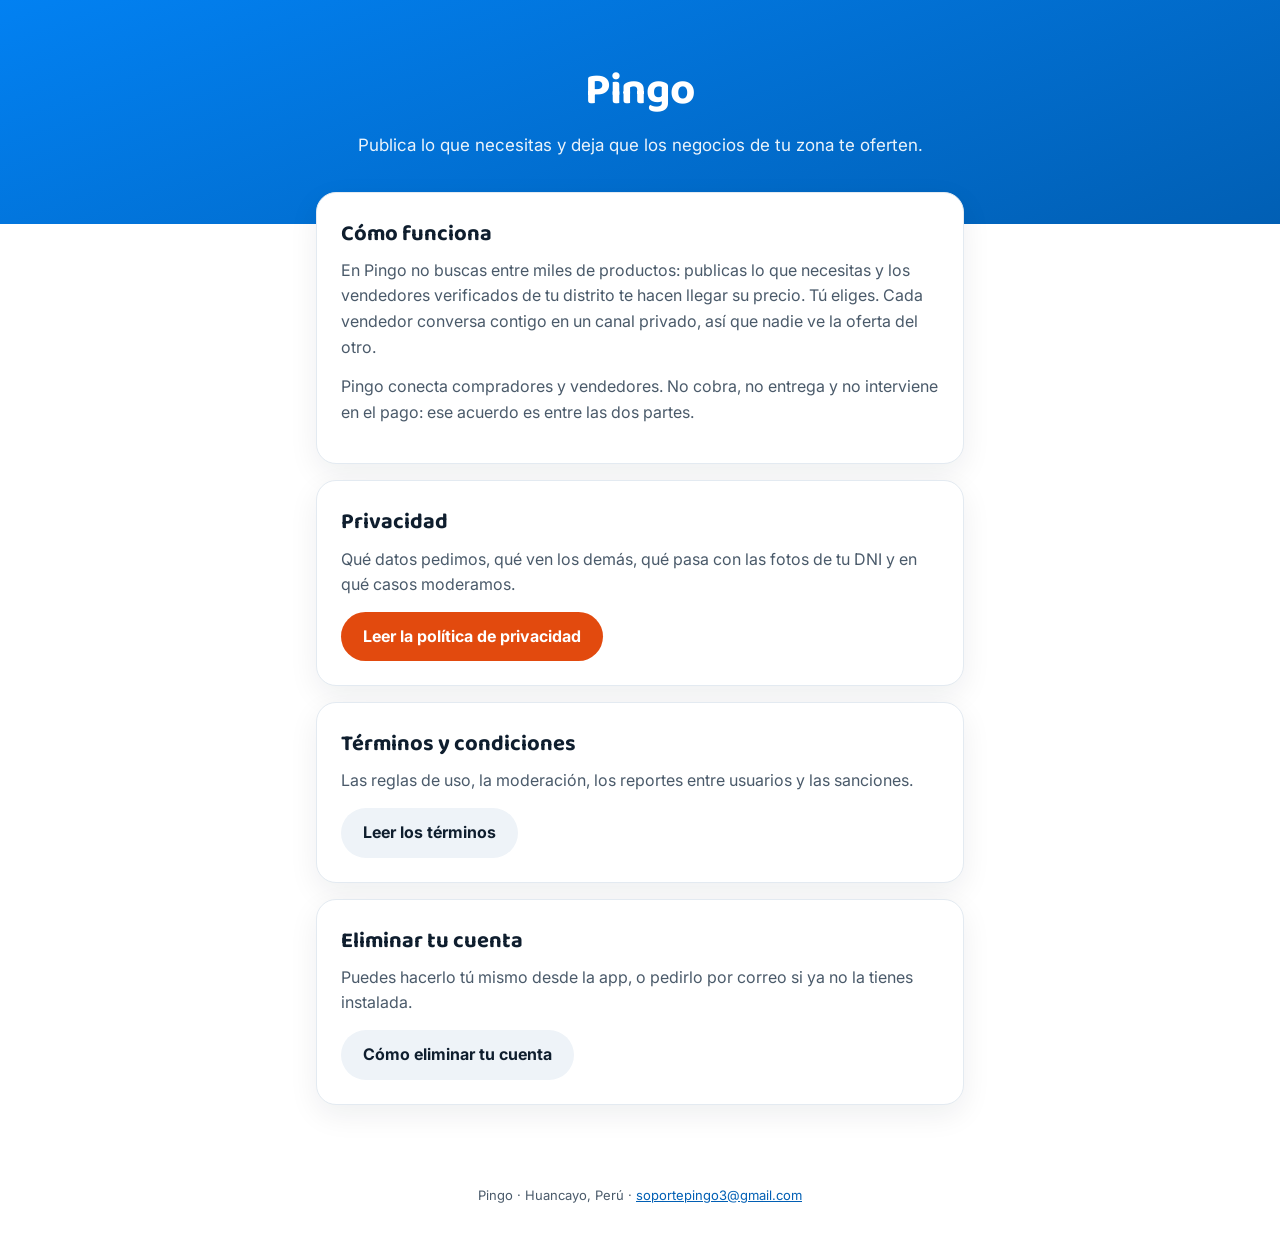
==== index.html @ 3fad86c4 "Paginas legales de Pingo" ====
<!doctype html>
<html lang="es">
<head>
<meta charset="utf-8">
<meta name="viewport" content="width=device-width, initial-scale=1">
<title>Pingo</title>
<link rel="preconnect" href="https://fonts.googleapis.com">
<link rel="preconnect" href="https://fonts.gstatic.com" crossorigin>
<link href="https://fonts.googleapis.com/css2?family=Baloo+2:wght@700;800&family=Inter:wght@400;600;700&display=swap" rel="stylesheet">
<style>
  :root{
    --cielo:#0281F2; --cielo-hondo:#015FB4; --naranja:#E24A0E;
    --tinta:#0F1E2E; --tinta-suave:#4A5A6A; --papel:#FFFFFF; --borde:#E3EAF1;
  }
  *{box-sizing:border-box}
  body{
    margin:0; background:var(--papel); color:var(--tinta);
    font-family:Inter,system-ui,-apple-system,Segoe UI,sans-serif; line-height:1.6;
  }
  header{
    background:linear-gradient(160deg,var(--cielo),var(--cielo-hondo));
    color:#fff; padding:56px 16px 64px; text-align:center;
  }
  h1{font-family:'Baloo 2',Inter,sans-serif; font-size:44px; margin:0 0 6px; letter-spacing:-.5px}
  header p{margin:0; opacity:.92; font-size:17px}
  main{max-width:680px; margin:-32px auto 0; padding:0 16px 64px}
  .tarjeta{
    background:#fff; border:1px solid var(--borde); border-radius:20px;
    padding:24px; box-shadow:0 10px 30px rgba(15,30,46,.07); margin-bottom:16px;
  }
  .tarjeta h2{font-family:'Baloo 2',Inter,sans-serif; font-size:22px; margin:0 0 6px}
  .tarjeta p{margin:0 0 14px; color:var(--tinta-suave)}
  a.boton{
    display:inline-block; background:var(--naranja); color:#fff; text-decoration:none;
    font-weight:700; padding:12px 22px; border-radius:999px;
  }
  a.boton.sec{background:#EEF3F8; color:var(--tinta)}
  footer{text-align:center; color:var(--tinta-suave); font-size:13px; padding:0 16px 48px}
  footer a{color:var(--cielo-hondo)}
  @media (max-width:520px){ h1{font-size:34px} }
</style>
</head>
<body>
<header>
  <h1>Pingo</h1>
  <p>Publica lo que necesitas y deja que los negocios de tu zona te oferten.</p>
</header>

<main>
  <div class="tarjeta">
    <h2>Cómo funciona</h2>
    <p>
      En Pingo no buscas entre miles de productos: publicas lo que necesitas y los
      vendedores verificados de tu distrito te hacen llegar su precio. Tú eliges.
      Cada vendedor conversa contigo en un canal privado, así que nadie ve la oferta
      del otro.
    </p>
    <p>
      Pingo conecta compradores y vendedores. No cobra, no entrega y no interviene en
      el pago: ese acuerdo es entre las dos partes.
    </p>
  </div>

  <div class="tarjeta">
    <h2>Privacidad</h2>
    <p>Qué datos pedimos, qué ven los demás, qué pasa con las fotos de tu DNI y en qué casos moderamos.</p>
    <a class="boton" href="./privacidad.html">Leer la política de privacidad</a>
  </div>

  <div class="tarjeta">
    <h2>Términos y condiciones</h2>
    <p>Las reglas de uso, la moderación, los reportes entre usuarios y las sanciones.</p>
    <a class="boton sec" href="./terminos.html">Leer los términos</a>
  </div>

  <div class="tarjeta">
    <h2>Eliminar tu cuenta</h2>
    <p>Puedes hacerlo tú mismo desde la app, o pedirlo por correo si ya no la tienes instalada.</p>
    <a class="boton sec" href="./eliminar-cuenta.html">Cómo eliminar tu cuenta</a>
  </div>
</main>

<footer>
  Pingo · Huancayo, Perú · <a href="mailto:soportepingo3@gmail.com">soportepingo3@gmail.com</a>
</footer>
</body>
</html>
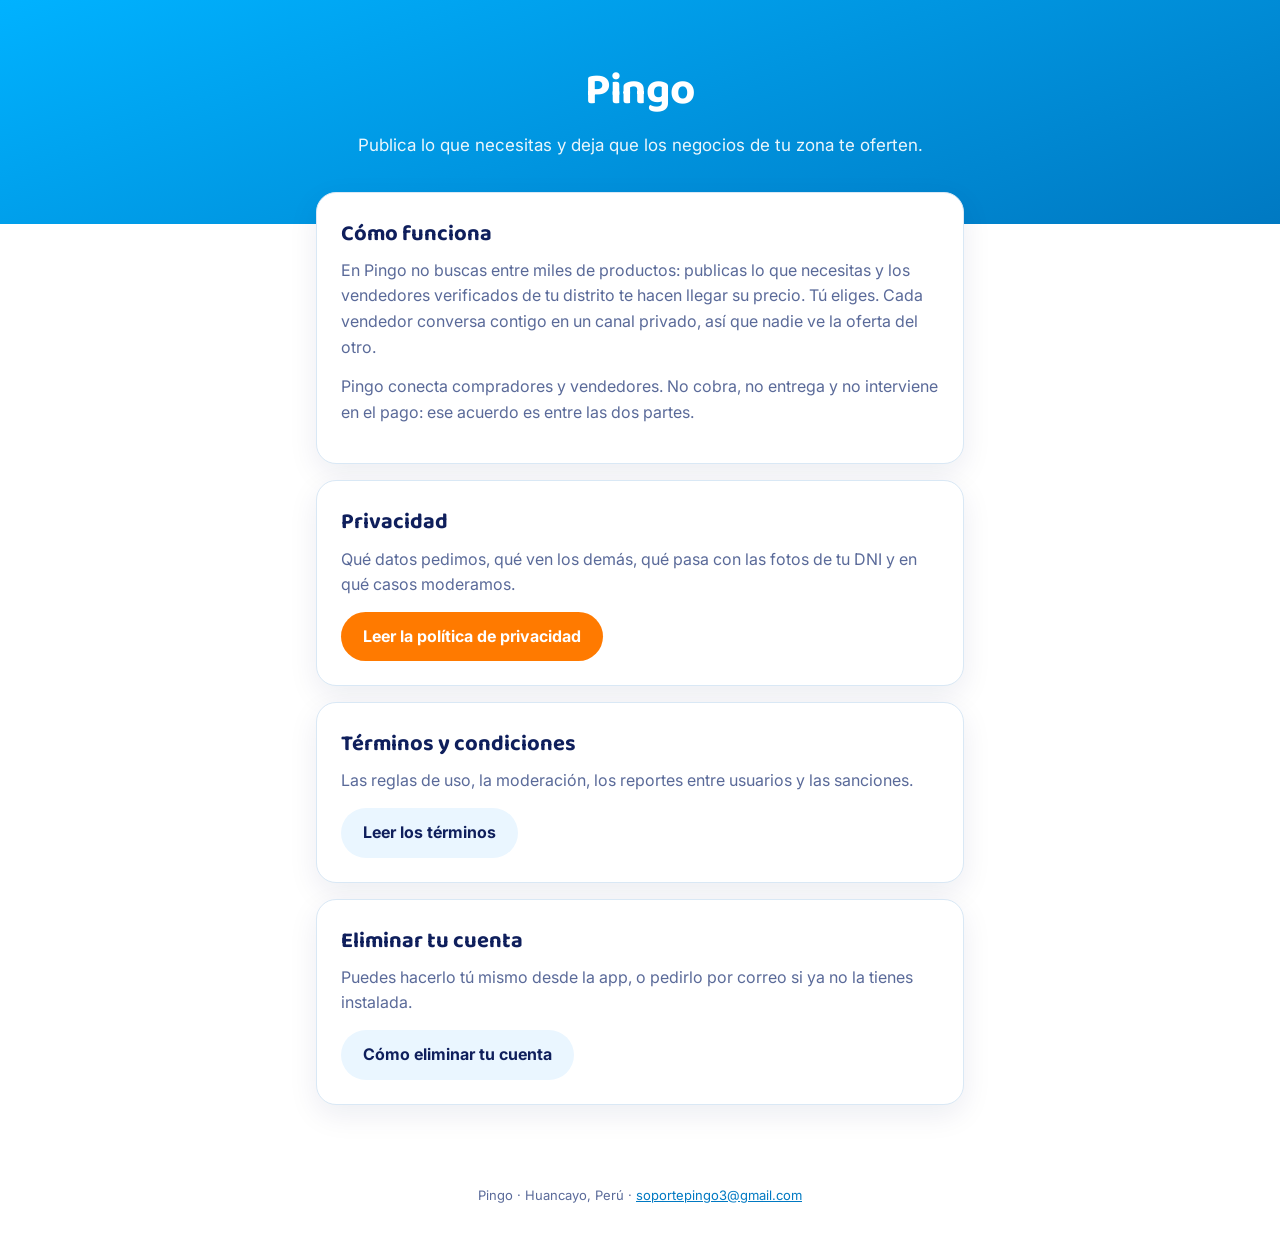
==== commit 9a607946: "Actualizar terminos y privacidad (octubre 2026) y nueva paleta Co-Authored-By: Claude Sonnet 5.5 <no" ====
--- a/index.html
+++ b/index.html
@@ -9,8 +9,8 @@
 <link href="https://fonts.googleapis.com/css2?family=Baloo+2:wght@700;800&family=Inter:wght@400;600;700&display=swap" rel="stylesheet">
 <style>
   :root{
-    --cielo:#0281F2; --cielo-hondo:#015FB4; --naranja:#E24A0E;
-    --tinta:#0F1E2E; --tinta-suave:#4A5A6A; --papel:#FFFFFF; --borde:#E3EAF1;
+    --cielo:#00B2FF; --cielo-hondo:#0079C2; --naranja:#FF7A00;
+    --tinta:#0F1F5C; --tinta-suave:#5A6A99; --papel:#FFFFFF; --borde:#D9E8F5;
   }
   *{box-sizing:border-box}
   body{
@@ -26,7 +26,7 @@
   main{max-width:680px; margin:-32px auto 0; padding:0 16px 64px}
   .tarjeta{
     background:#fff; border:1px solid var(--borde); border-radius:20px;
-    padding:24px; box-shadow:0 10px 30px rgba(15,30,46,.07); margin-bottom:16px;
+    padding:24px; box-shadow:0 10px 30px rgba(15,31,92,.08); margin-bottom:16px;
   }
   .tarjeta h2{font-family:'Baloo 2',Inter,sans-serif; font-size:22px; margin:0 0 6px}
   .tarjeta p{margin:0 0 14px; color:var(--tinta-suave)}
@@ -34,7 +34,7 @@
     display:inline-block; background:var(--naranja); color:#fff; text-decoration:none;
     font-weight:700; padding:12px 22px; border-radius:999px;
   }
-  a.boton.sec{background:#EEF3F8; color:var(--tinta)}
+  a.boton.sec{background:#EAF6FF; color:var(--tinta)}
   footer{text-align:center; color:var(--tinta-suave); font-size:13px; padding:0 16px 48px}
   footer a{color:var(--cielo-hondo)}
   @media (max-width:520px){ h1{font-size:34px} }
